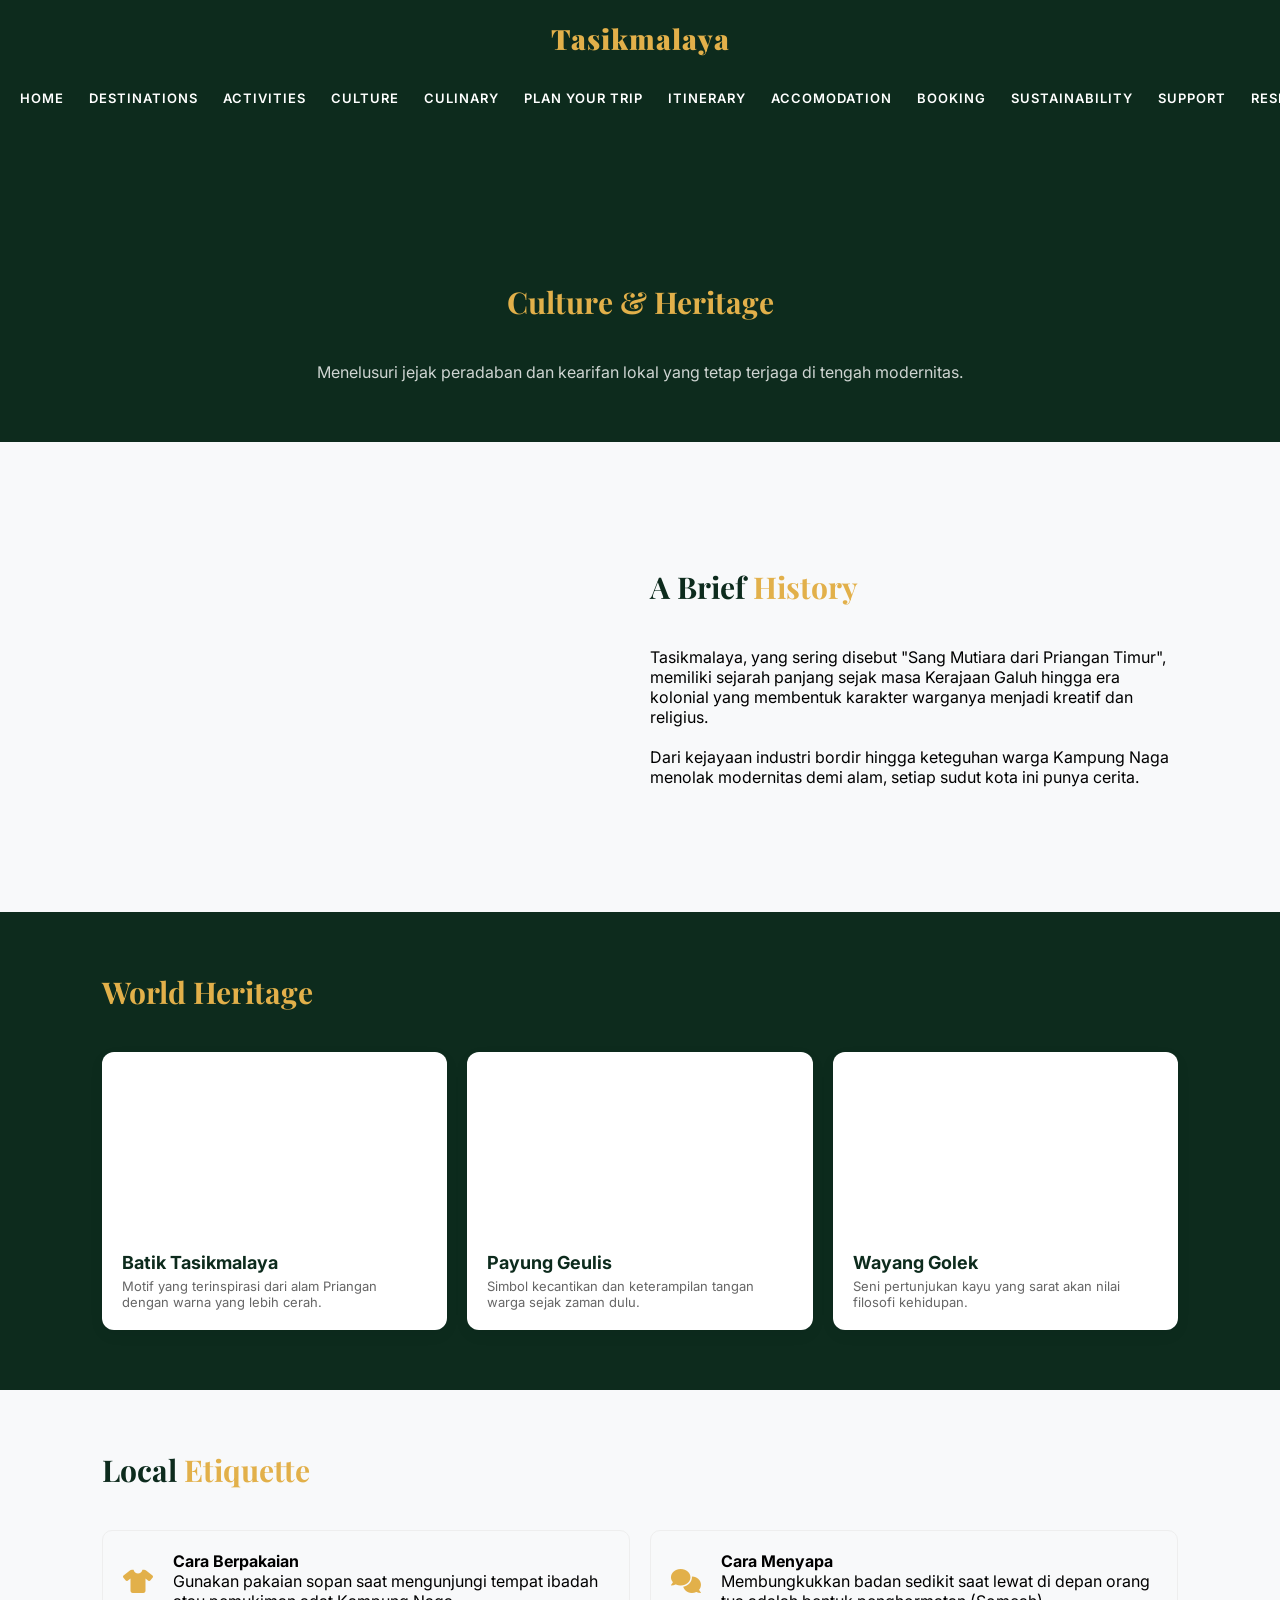
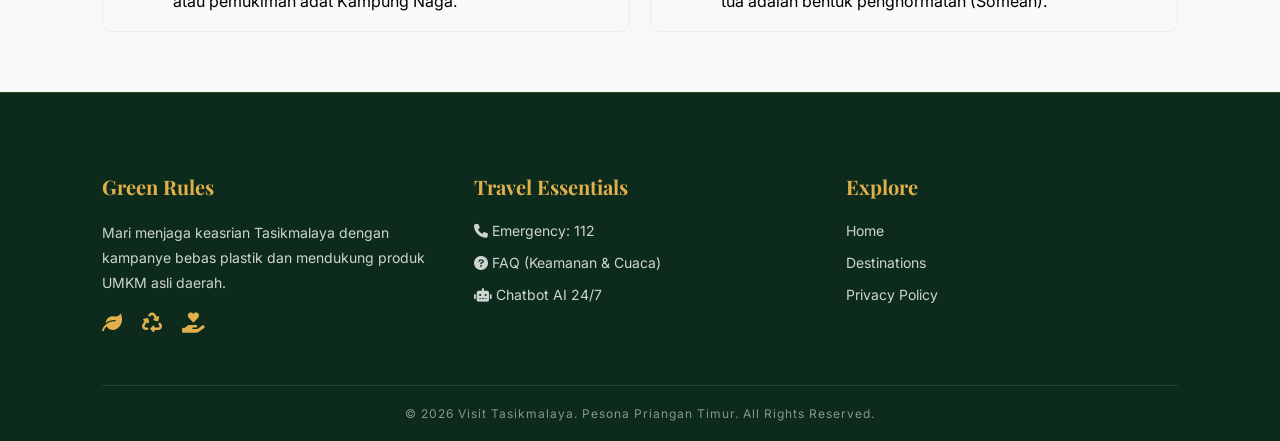
==== culture.html @ 54b6f497 "Add files via upload" ====
<!DOCTYPE html>
<html lang="id">
<head>
    <meta charset="UTF-8">
    <meta name="viewport" content="width=device-width, initial-scale=1.0"> <title>Culture & Heritage | Explore Tasikmalaya</title>
    <link href="https://fonts.googleapis.com/css2?family=Playfair+Display:wght@700;900&family=Inter:wght@300;400;600&display=swap" rel="stylesheet">
    <link rel="stylesheet" href="https://cdnjs.cloudflare.com/ajax/libs/font-awesome/6.0.0/css/all.min.css">
    <link rel="stylesheet" href="style.css">
</head>
<body>

    <nav class="navbar">
        <div class="logo">Tasikmalaya</div>
        <ul class="nav-links">
            <li><a href="index.html">Home</a></li>
            <li><a href="destination.html">Destinations</a></li>
            <li><a href="activity.html">Activities</a></li>
            <li><a href="culture.html">Culture</a></li>
            <li><a href="culinary.html">Culinary</a></li>
            <li><a href="plan.html">Plan Your Trip</a></li>
            <li><a href="itinerary.html">Itinerary</a></li>
            <li><a href="accomodation.html">Accomodation</a></li>
            <li><a href="booking.html">Booking</a></li>
            <li><a href="sustainability.html">Sustainability</a></li>
            <li><a href="support.html">Support</a></li>
            <li><a href="responsible.html">Responsible</a></li>
            <li><a href="privacy.html">Privacy Policy</a></li>
        </ul>
    </nav>

    <header class="section bg-dark" style="padding-top: 150px; text-align: center;">
        <div class="container">
            <h1 class="section-title gold">Culture <span>& Heritage</span></h1>
            <p style="color: #fff; max-width: 700px; margin: 0 auto; opacity: 0.8;">
                Menelusuri jejak peradaban dan kearifan lokal yang tetap terjaga di tengah modernitas.
            </p>
        </div>
    </header>

    <section class="section">
        <div class="container">
            <div class="grid-dest" style="align-items: center;">
                <div class="card-img" style="background-image: url('https://asset.kompas.com/crops/FtJEootj0t2l-QthMzaSXjPzbjE=/16x0:691x450/1200x800/data/photo/2022/09/09/631af8ce3c329.jpg'); height: 350px; border-radius: 15px;"></div>
                <div class="history-text">
                    <h2 class="section-title">A Brief <span>History</span></h2>
                    <p style="margin-bottom: 20px;">Tasikmalaya, yang sering disebut "Sang Mutiara dari Priangan Timur", memiliki sejarah panjang sejak masa Kerajaan Galuh hingga era kolonial yang membentuk karakter warganya menjadi kreatif dan religius.</p>
                    <p>Dari kejayaan industri bordir hingga keteguhan warga Kampung Naga menolak modernitas demi alam, setiap sudut kota ini punya cerita.</p>
                </div>
            </div>
        </div>
    </section>

    <section class="section bg-dark">
        <div class="container">
            <h2 class="section-title gold">World <span>Heritage</span></h2>
            <div class="grid-dest">
                <div class="card">
                    <div class="card-img" style="background-image: url('https://assets-a1.kompasiana.com/items/album/2023/11/15/batik-tasikmalaya-6553e174edff76762e1dbfb3.jpg');"></div>
                    <div class="card-body">
                        <h3>Batik Tasikmalaya</h3>
                        <p>Motif yang terinspirasi dari alam Priangan dengan warna yang lebih cerah.</p>
                    </div>
                </div>
                <div class="card">
                    <div class="card-img" style="background-image: url('https://www.indonesia.travel/contentassets/85c0abd104c2465a9ad0611c9732a5c5/payung-geulis.jpg');"></div>
                    <div class="card-body">
                        <h3>Payung Geulis</h3>
                        <p>Simbol kecantikan dan keterampilan tangan warga sejak zaman dulu.</p>
                    </div>
                </div>
                <div class="card">
                    <div class="card-img" style="background-image: url('https://asset.kompas.com/crops/FtJEootj0t2l-QthMzaSXjPzbjE=/16x0:691x450/1200x800/data/photo/2022/09/09/631af8ce3c329.jpg');"></div>
                    <div class="card-body">
                        <h3>Wayang Golek</h3>
                        <p>Seni pertunjukan kayu yang sarat akan nilai filosofi kehidupan.</p>
                    </div>
                </div>
            </div>
        </div>
    </section>

    <section class="section">
        <div class="container">
            <h2 class="section-title">Local <span>Etiquette</span></h2>
            <div class="event-row">
                <div class="event-box" style="border: 1px solid #eee;">
                    <div class="date"><i class="fas fa-tshirt"></i></div>
                    <div class="txt">
                        <h4>Cara Berpakaian</h4>
                        <p>Gunakan pakaian sopan saat mengunjungi tempat ibadah atau pemukiman adat Kampung Naga.</p>
                    </div>
                </div>
                <div class="event-box" style="border: 1px solid #eee;">
                    <div class="date"><i class="fas fa-comments"></i></div>
                    <div class="txt">
                        <h4>Cara Menyapa</h4>
                        <p>Membungkukkan badan sedikit saat lewat di depan orang tua adalah bentuk penghormatan (Someah).</p>
                    </div>
                </div>
            </div>
        </div>
    </section>

    <footer class="footer">
        <div class="container footer-grid">
            <div class="footer-section">
                <h3>Green Rules</h3>
                <p>Mari menjaga keasrian Tasikmalaya dengan kampanye bebas plastik dan mendukung produk UMKM asli daerah.</p>
                <div class="support-icons">
                    <i class="fas fa-leaf"></i>
                    <i class="fas fa-recycle"></i>
                    <i class="fas fa-hand-holding-heart"></i>
                </div>
            </div>

            <div class="footer-section">
                <h3>Travel Essentials</h3>
                <ul class="footer-links">
                    <li><a href="#"><i class="fas fa-phone"></i> Emergency: 112</a></li>
                    <li><a href="#"><i class="fas fa-question-circle"></i> FAQ (Keamanan & Cuaca)</a></li>
                    <li><a href="#"><i class="fas fa-robot"></i> Chatbot AI 24/7</a></li>
                </ul>
            </div>

            <div class="footer-section">
                <h3>Explore</h3>
                <ul class="footer-links">
                    <li><a href="#home">Home</a></li>
                    <li><a href="#destinations">Destinations</a></li>
                    <li><a href="#">Privacy Policy</a></li>
                </ul>
            </div>
        </div>

        <div class="footer-bottom">
            <p>&copy; 2026 Visit Tasikmalaya. Pesona Priangan Timur. All Rights Reserved.</p>
        </div>
    </footer>

</body>
</html>
---- style.css ----
:root {
    --deep-green: #0d2b1d;
    --gold: #e2b04a;
    --glass: rgba(255, 255, 255, 0.1);
}

* { margin: 0; padding: 0; box-sizing: border-box; }
body { font-family: 'Inter', sans-serif; background-color: #f8f9fa; }

/* 1. Container Utama Navbar */
.navbar {
    background-color: #0d2b1d !important; /* Hijau gelap khas Tasikmalaya */
    width: 100%;
    padding: 20px 0 10px 0;
    text-align: center; /* Memastikan logo tetap di tengah atas */
    position: relative;
    z-index: 1000;
}

/* 2. Memperbaiki Logo (Warna Gold & Font Bagus) */
.logo {
    font-family: 'Playfair Display', serif; /* Font elegan yang kamu pakai sebelumnya */
    color: #e2b04a !important; /* Warna Gold */
    font-size: 28px;
    font-weight: 900;
    margin-bottom: 15px;
    display: block; /* Supaya dia berada di baris terpisah di atas menu */
    letter-spacing: 1px;
}

/* 3. Nav Links (Tetap bisa digeser kanan-kiri) */
.nav-links {
    display: flex !important;
    overflow-x: scroll !important; /* Paksa munculkan fungsi scroll */
    overflow-y: hidden;
    -webkit-overflow-scrolling: touch; /* Biar licin gesernya */
    
    /* KUNCI: Kasih padding kanan yang besar agar menu terakhir nggak nempel pinggir */
    padding: 15px 40px 15px 20px; 
    
    margin: 0;
    list-style: none;
    white-space: nowrap !important;
    
    /* Biar mulai dari kiri banget */
    justify-content: flex-start !important; 
    
    /* Tambahkan ini supaya lebarnya gak dibatasi */
    width: 100vw; 
}

/* KUNCI KEDUA: Pastikan list item punya ukuran asli */
.nav-links li {
    display: inline-block !important;
    flex-shrink: 0 !important; /* HARUS ADA: Biar gak dipaksa menciut */
    margin-right: 30px; /* Kasih jarak yang lega antar menu */
}

/* Sembunyikan scrollbar agar tetap cantik */
.nav-links::-webkit-scrollbar {
    display: none;
}
}

/* Sembunyikan garis scroll di Chrome/UC Mini */
.nav-links::-webkit-scrollbar {
    display: none;
}

.nav-links li {
    flex: 0 0 auto;
    margin-right: 25px;
}

/* 4. Teks Menu (Putih Bersih) */
.nav-links a {
    text-decoration: none;
    color: #ffffff !important; 
    font-size: 13px;
    font-weight: 600;
    text-transform: uppercase;
    letter-spacing: 1px;
}

/* HERO & LINEAR SEARCH */
.hero { height: 100vh; display: flex; align-items: center; justify-content: center; position: relative; color: #fff; text-align: center; }
#hero-video { position: absolute; top: 0; left: 0; width: 100%; height: 100%; object-fit: cover; z-index: -1; }
.hero-overlay { position: absolute; top: 0; left: 0; width: 100%; height: 100%; background: rgba(0,0,0,0.4); }
.hero-content { z-index: 10; width: 100%; max-width: 800px; padding: 0 20px; }
.hero-content h1 { font-family: 'Playfair Display', serif; font-size: clamp(40px, 8vw, 70px); color: var(--gold); }
.tagline { font-size: 16px; margin-bottom: 30px; letter-spacing: 2px; }

.linear-search {
    background: var(--glass); backdrop-filter: blur(10px);
    display: flex; align-items: center; padding: 10px 20px;
    border-radius: 50px; border: 1px solid rgba(255,255,255,0.2);
}
.search-item { flex: 1; text-align: left; padding: 0 15px; }
.search-item label { display: block; font-size: 9px; font-weight: 700; color: var(--gold); text-transform: uppercase; }
.search-item select, .search-item input { background: transparent; border: none; color: #fff; outline: none; width: 100%; font-size: 13px; }
.divider { width: 1px; height: 30px; background: rgba(255,255,255,0.2); }
.btn-search { background: var(--gold); color: var(--deep-green); border: none; padding: 12px 30px; border-radius: 30px; font-weight: 700; cursor: pointer; }

/* KARTU DESTINASI: Ukuran Kecil & Proporsional */
.section { padding: 60px 8%; }
.section-title { font-family: 'Playfair Display', serif; font-size: 30px; margin-bottom: 40px; color: var(--deep-green); }
.section-title span { color: var(--gold); }

.grid-dest { display: grid; grid-template-columns: repeat(auto-fit, minmax(260px, 1fr)); gap: 20px; }
.card { background: #fff; border-radius: 12px; overflow: hidden; box-shadow: 0 5px 15px rgba(0,0,0,0.05); }
.card-img { height: 180px; background-size: cover; background-position: center; } /* Ukuran dikecilkan agar pas */
.card-body { padding: 20px; }
.card-body h3 { font-size: 18px; margin-bottom: 5px; color: var(--deep-green); }
.card-body p { font-size: 13px; color: #666; }

/* EVENTS */
.bg-dark { background-color: var(--deep-green); color: #fff; }
.gold { color: var(--gold) !important; }
.event-row { display: grid; grid-template-columns: 1fr 1fr; gap: 20px; }
.event-box { display: flex; align-items: center; background: rgba(255,255,255,0.05); padding: 20px; border-radius: 10px; }
.date { font-size: 24px; font-weight: 900; color: var(--gold); margin-right: 20px; text-align: center; }
.date span { display: block; font-size: 11px; color: #fff; }

@media (max-width: 768px) {
    .nav-links { display: none; }
    .linear-search { flex-direction: column; border-radius: 15px; }
    .divider { display: none; }
}
/* FOOTER STYLE */
.footer {
    background-color: var(--deep-green); /* Hijau gelap sesuai foto */
    color: #fff;
    padding: 80px 8% 20px;
    border-top: 1px solid rgba(226, 176, 74, 0.2); /* Garis emas tipis */
}

.footer-grid {
    display: grid;
    grid-template-columns: repeat(auto-fit, minmax(200px, 1fr));
    gap: 40px;
    margin-bottom: 50px;
}

.footer-section h3 {
    font-family: 'Playfair Display', serif;
    color: var(--gold); /* Emas sesuai instruksi */
    margin-bottom: 20px;
    font-size: 20px;
}

.footer-section p {
    font-size: 14px;
    line-height: 1.8;
    color: rgba(255, 255, 255, 0.8);
}

.support-icons {
    margin-top: 15px;
    font-size: 20px;
    color: var(--gold);
}

.support-icons i { margin-right: 15px; }

.footer-links {
    list-style: none;
}

.footer-links li {
    margin-bottom: 12px;
}

.footer-links a {
    color: rgba(255, 255, 255, 0.8);
    text-decoration: none;
    font-size: 14px;
    transition: 0.3s;
}

.footer-links a:hover {
    color: var(--gold);
    padding-left: 5px;
}

.footer-bottom {
    text-align: center;
    border-top: 1px solid rgba(255, 255, 255, 0.1);
    padding-top: 20px;
    font-size: 12px;
    color: rgba(255, 255, 255, 0.5);
    letter-spacing: 1px;
}

/* --- KODE RESPONSIF (Letakkan di Paling Bawah) --- */

@media (max-width: 992px) {
    .navbar {
        padding: 15px 5%;
    }
    .section {
        padding: 60px 5%;
    }
}

@media (max-width: 768px) {
    /* Navbar berubah jadi vertikal atau disederhanakan */
    .nav-links {
        display: none; /* Kamu bisa ganti dengan menu burger nanti */
    }
    
    .hero-content h1 {
        font-size: 42px; /* Ukuran teks judul mengecil di HP */
    }

    /* Search bar yang tadi lurus, jadi tumpuk di HP agar muat */
    .linear-search {
        flex-direction: column;
        border-radius: 20px;
        padding: 20px;
    }

    .divider {
        display: none; /* Garis pemisah hilang di mode tumpuk */
    }

    .search-item {
        width: 100%;
        border-bottom: 1px solid rgba(255,255,255,0.1);
        padding: 10px 0;
    }

    .btn-search {
        width: 100%;
        margin-top: 15px;
    }

    /* Grid foto jadi 1 kolom saja di HP */
    .grid-dest, .event-row, .footer-grid {
        grid-template-columns: 1fr !important;
    }

    .card-img {
        height: 200px; /* Sedikit lebih tinggi di HP agar puas dilihat */
    }
}

/* Sentuhan keren: Efek Fade In saat scroll */
.card {
    transition: transform 0.4s ease, box-shadow 0.4s ease;
}

.card:hover {
    transform: translateY(-10px);
    box-shadow: 0 15px 35px rgba(13, 43, 29, 0.2);
}

/* --- KUNCI KONSISTENSI SEMUA PERANGKAT --- */

/* Pengaturan Dasar agar tidak "luber" ke samping */
html, body {
    max-width: 100%;
    overflow-x: hidden;
}

/* Responsif untuk Layar Tablet & HP (dibawah 768px) */
@media (max-width: 768px) {
    
    /* 1. Navbar: Agar Menu Tetap Muncul */
    .navbar {
        padding: 10px 5%;
        flex-direction: column; /* Menumpuk Logo & Menu */
        height: auto;
    }

    .nav-links {
        display: flex; /* Memastikan menu muncul */
        justify-content: center;
        margin-top: 10px;
        padding: 0;
        gap: 15px; /* Memberi jarak antar menu teks */
    }

    .nav-links li {
        margin: 0;
    }

    .nav-links a {
        font-size: 11px; /* Mengecilkan teks agar muat di layar HP */
    }

    /* 2. Judul Hero agar tidak terlalu besar */
    .hero-content h1 {
        font-size: 32px !important;
        margin-top: 20px;
    }

    /* 3. Search Bar: Menumpuk ke bawah agar lurus di HP */
    .linear-search {
        flex-direction: column;
        border-radius: 15px;
        padding: 15px;
        width: 90%;
        margin: 0 auto;
    }

    .divider {
        display: none; /* Garis vertikal dihilangkan di HP */
    }

    .search-item {
        width: 100%;
        padding: 8px 0;
        border-bottom: 1px solid rgba(255,255,255,0.1);
    }

    .btn-search {
        width: 100%;
        margin-top: 10px;
    }

    /* 4. Grid Foto: MEMAKSA semua halaman jadi 1 kolom di HP */
    .grid-dest, .event-row, .footer-grid, .social-gallery {
        grid-template-columns: 1fr !important; /* Paksa jadi satu baris ke bawah */
        gap: 20px;
    }

    /* 5. Ukuran Foto: Biar seragam di semua device */
    .card-img {
        height: 200px; 
    }
}
/* Styling Khusus Booking Page */
.booking-card {
    max-width: 600px;
    margin: 0 auto;
    background: rgba(255, 255, 255, 0.1); /* Efek transparan */
    backdrop-filter: blur(15px); /* Efek blur kaca */
    -webkit-backdrop-filter: blur(15px);
    padding: 40px;
    border-radius: 20px;
    border: 1px solid rgba(255, 255, 255, 0.2);
    box-shadow: 0 15px 35px rgba(0,0,0,0.2);
}

.booking-form .form-group {
    margin-bottom: 20px;
}

.booking-form label {
    display: block;
    color: #e2b04a; /* Warna Gold */
    font-size: 12px;
    font-weight: 700;
    text-transform: uppercase;
    margin-bottom: 8px;
    letter-spacing: 1px;
}

.booking-form input, 
.booking-form select, 
.booking-form textarea {
    width: 100%;
    padding: 12px 15px;
    background: rgba(255, 255, 255, 0.9);
    border: none;
    border-radius: 8px;
    font-size: 14px;
    color: #333;
    outline: none;
}

.form-row {
    display: flex;
    gap: 15px;
}

.form-row .form-group {
    flex: 1;
}

/* Tombol Submit */
.btn-submit {
    width: 100%;
    padding: 15px;
    background: #e2b04a;
    color: #0d2b1d;
    border: none;
    border-radius: 8px;
    font-weight: 800;
    cursor: pointer;
    transition: 0.3s;
    margin-top: 10px;
}

.btn-submit:hover {
    background: #fff;
    transform: translateY(-3px);
}

/* Responsive Form di HP */
@media (max-width: 600px) {
    .form-row {
        flex-direction: column;
        gap: 0;
    }
    .booking-card {
        padding: 25px;
    }
}
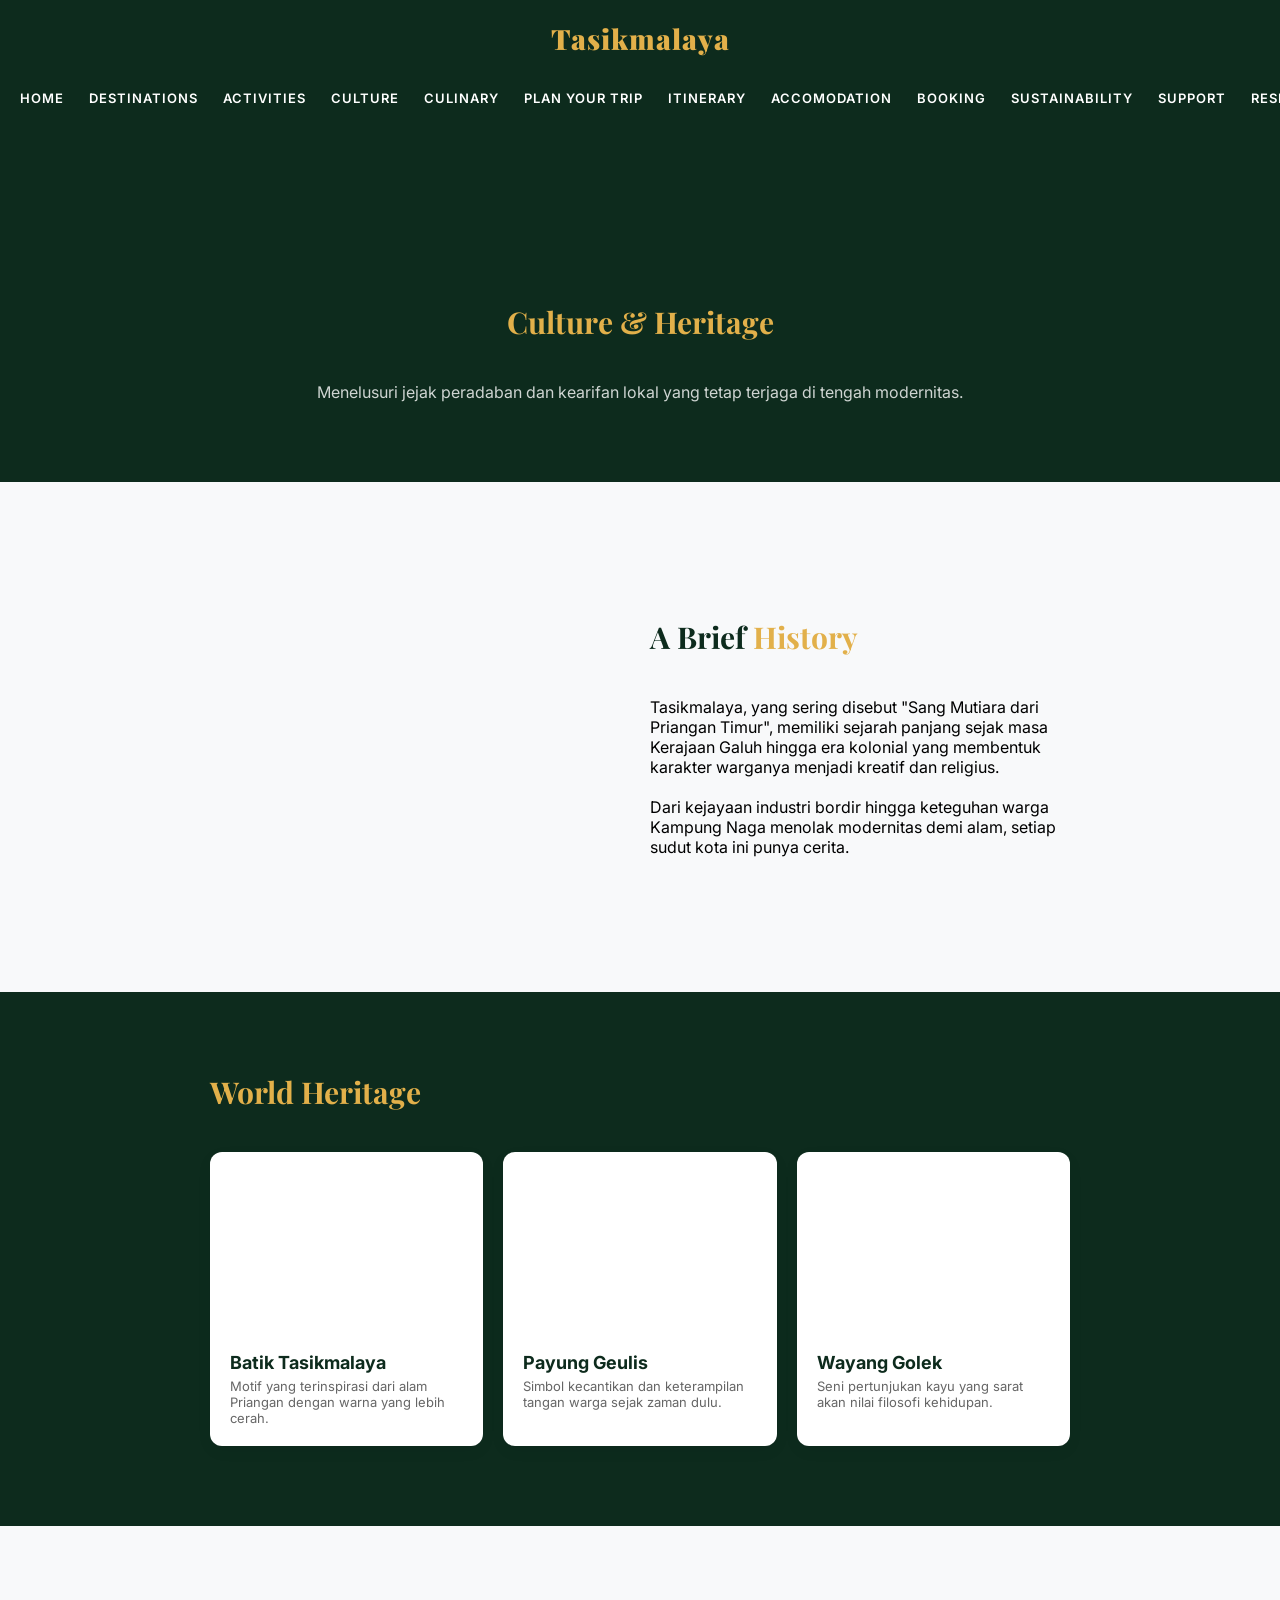
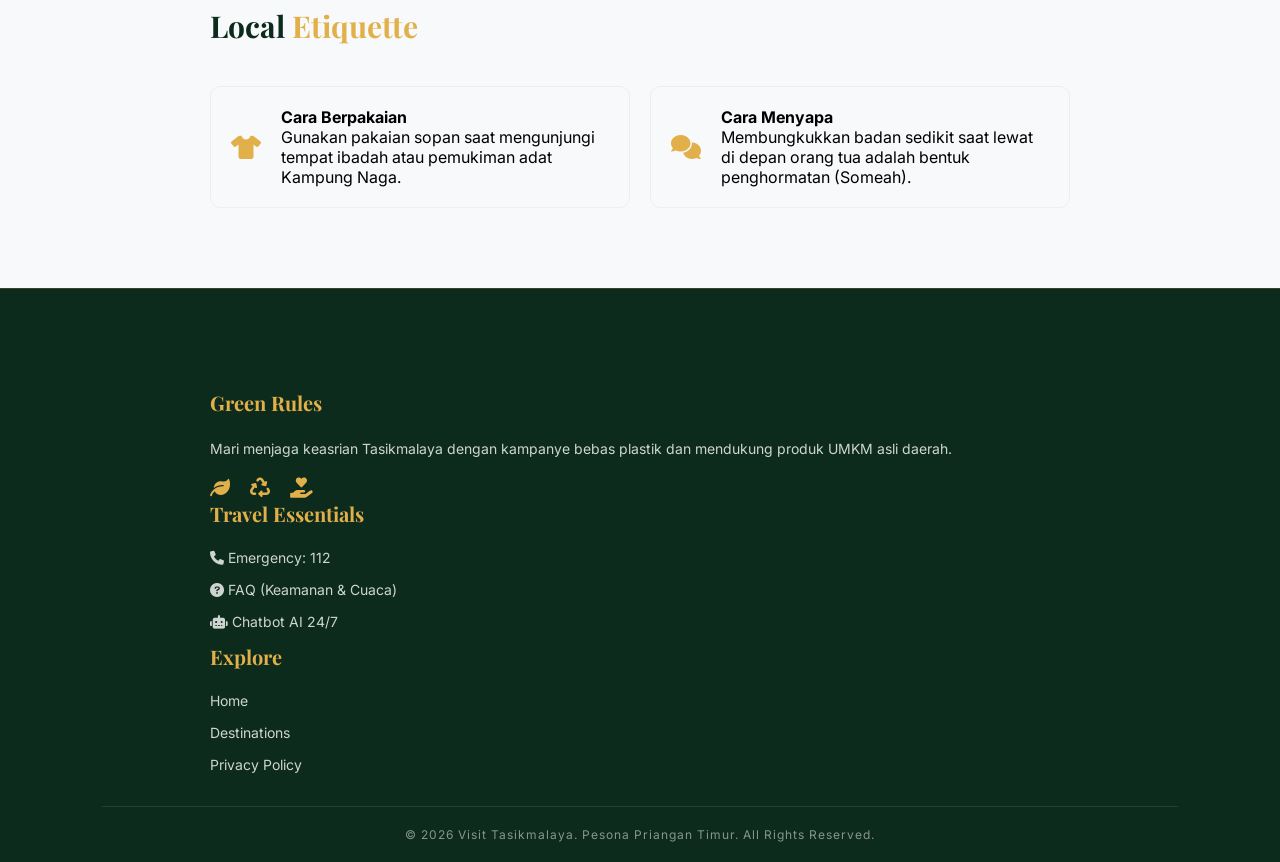
==== commit 492aeee3: "Add files via upload" ====
--- a/culture.html
+++ b/culture.html
@@ -69,7 +69,7 @@
                     </div>
                 </div>
                 <div class="card">
-                    <div class="card-img" style="background-image: url('https://asset.kompas.com/crops/FtJEootj0t2l-QthMzaSXjPzbjE=/16x0:691x450/1200x800/data/photo/2022/09/09/631af8ce3c329.jpg');"></div>
+                    <div class="card-img" style="background-image: url('https://portalnews.stekom.ac.id/media/12235/sejarah-singkat-wayang-golek-dan-fungsinya.jpg');"></div>
                     <div class="card-body">
                         <h3>Wayang Golek</h3>
                         <p>Seni pertunjukan kayu yang sarat akan nilai filosofi kehidupan.</p>
--- a/style.css
+++ b/style.css
@@ -407,3 +407,36 @@
         padding: 25px;
     }
 }
+
+/* --- PERBAIKAN PRIVACY POLICY --- */
+
+/* 1. Paksa box putih jadi fleksibel dan ke tengah */
+.container {
+    display: block;
+    width: 95% !important;   /* Pakai persentase supaya responsive */
+    max-width: 900px !important; /* Batas lebar di laptop agar gak terlalu melar */
+    margin: 0 auto !important;   /* KUNCI: Biar box-nya pindah ke tengah */
+    padding: 20px;
+}
+
+/* 2. Pastikan box putihnya rapi di semua layar */
+section.section div[style*="background: #fff"] {
+    width: 100% !important;  /* Biar box putihnya ngikutin container */
+    margin: 0 auto !important;
+    box-sizing: border-box;  /* Biar padding gak ngerusak lebar */
+}
+
+/* 3. Khusus tampilan HP (Layar Kecil) */
+@media (max-width: 768px) {
+    section.section {
+        padding-top: 100px !important; /* Kasih jarak biar gak ketutup navbar */
+    }
+    
+    section.section div[style*="padding: 40px"] {
+        padding: 20px !important; /* Perkecil jarak dalam di HP biar teks luas */
+    }
+
+    .section-title {
+        font-size: 24px !important; /* Ukuran judul lebih pas di HP */
+    }
+}
